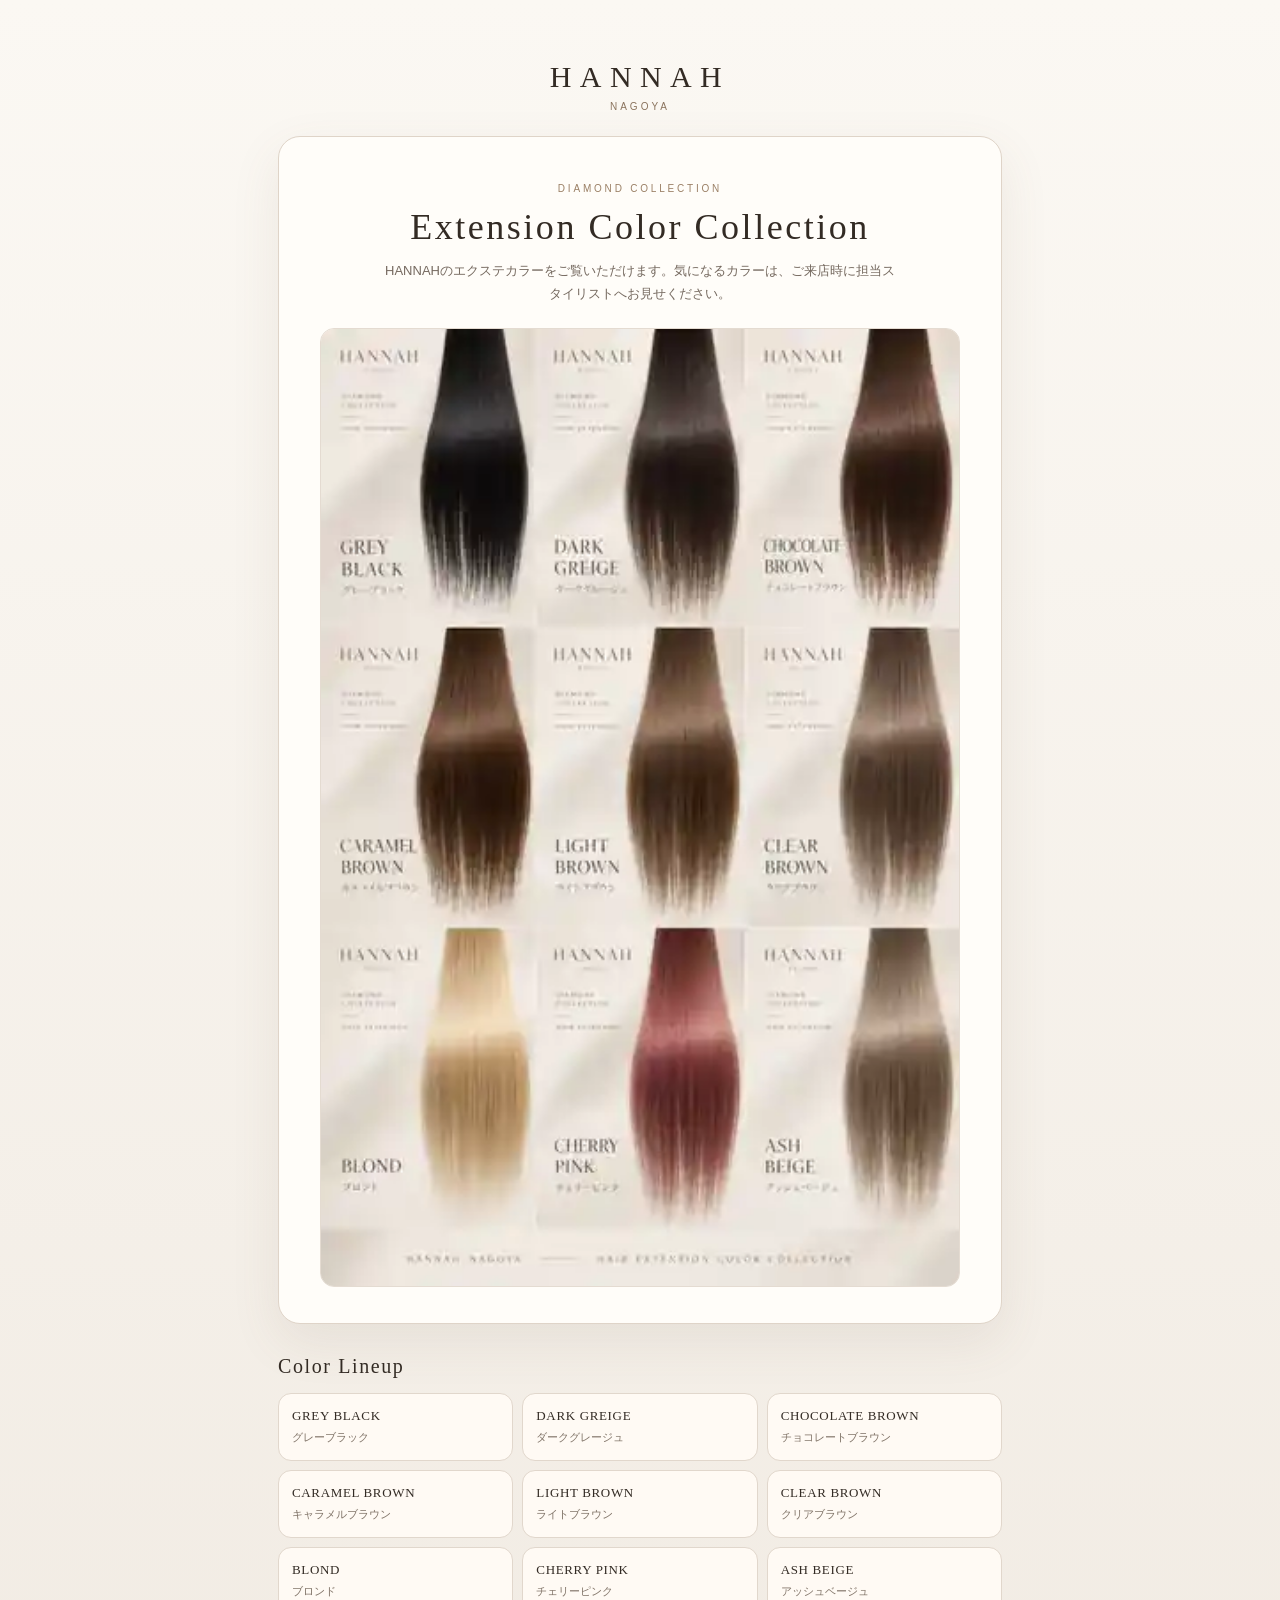
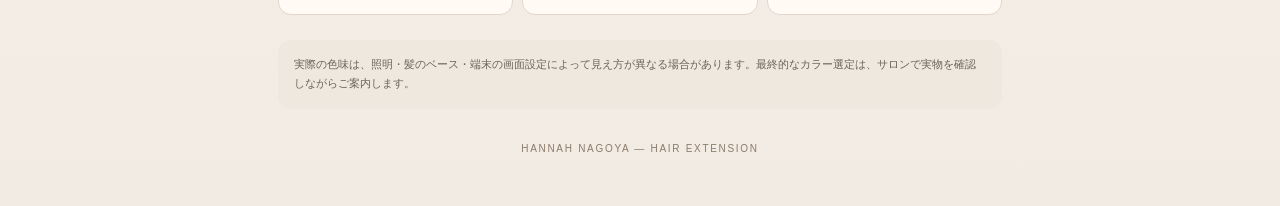
==== extension-colors/index.html @ f09c7b69 "Add public extension color collection page" ====
<!doctype html><html lang="ja"><head><meta charset="utf-8"><meta name="viewport" content="width=device-width,initial-scale=1,viewport-fit=cover"><meta name="theme-color" content="#f7f3ed"><meta name="description" content="HANNAH NAGOYA エクステカラーコレクション"><title>HANNAH | Extension Color Collection</title><style>*{box-sizing:border-box}body{margin:0;background:linear-gradient(#fbf8f3,#f1ebe3);color:#332b24;font-family:-apple-system,BlinkMacSystemFont,"Hiragino Kaku Gothic ProN","Yu Gothic",Meiryo,sans-serif}.w{max-width:760px;margin:auto;padding:28px 18px 52px}.b{text-align:center;padding:18px 0 24px}.b strong{font:500 30px/1 Georgia,serif;letter-spacing:.28em}.b p{margin:9px 0 0;font-size:10px;letter-spacing:.3em;color:#8a735d}.hero{background:#fffdf9;border:1px solid #dfd4c8;border-radius:22px;padding:28px 18px;box-shadow:0 18px 50px #6e594719}.ey{text-align:center;font-size:10px;letter-spacing:.28em;color:#9b8066}.hero h1{text-align:center;font:500 29px/1.3 Georgia,serif;letter-spacing:.07em;margin:9px 0 8px}.lead{text-align:center;color:#75695f;font-size:13px;line-height:1.8;margin:0 auto 22px;max-width:520px}.hero img{display:block;width:100%;max-width:640px;height:auto;margin:auto;border-radius:14px;border:1px solid #e4dbd1}.sec{margin-top:28px}.sec h2{font:500 20px/1.4 Georgia,serif;letter-spacing:.08em;margin:0 0 13px}.grid{list-style:none;margin:0;padding:0;display:grid;grid-template-columns:repeat(2,minmax(0,1fr));gap:9px}.grid li{background:#fffaf4;border:1px solid #e1d7cc;border-radius:13px;padding:12px 13px;min-height:68px;display:flex;flex-direction:column;justify-content:center}.grid span{font:500 13px/1.25 Georgia,serif;letter-spacing:.05em}.grid small{margin-top:5px;color:#7f7266;font-size:11px}.note{margin-top:25px;padding:15px 16px;background:#eee8df;border-radius:13px;color:#6b625a;font-size:11px;line-height:1.8}.f{text-align:center;margin-top:34px;color:#8c7b6a;font-size:10px;letter-spacing:.17em}@media(min-width:680px){.w{padding-top:44px}.hero{padding:36px}.grid{grid-template-columns:repeat(3,1fr)}.hero h1{font-size:36px}}</style></head><body><main class="w"><header class="b"><strong>HANNAH</strong><p>NAGOYA</p></header><section class="hero"><p class="ey">DIAMOND COLLECTION</p><h1>Extension Color Collection</h1><p class="lead">HANNAHのエクステカラーをご覧いただけます。気になるカラーは、ご来店時に担当スタイリストへお見せください。</p><img src="[data-uri]" alt="HANNAH エクステカラーコレクション 9色"></section><section class="sec"><h2>Color Lineup</h2><ul class="grid"><li><span>GREY BLACK</span><small>グレーブラック</small></li><li><span>DARK GREIGE</span><small>ダークグレージュ</small></li><li><span>CHOCOLATE BROWN</span><small>チョコレートブラウン</small></li><li><span>CARAMEL BROWN</span><small>キャラメルブラウン</small></li><li><span>LIGHT BROWN</span><small>ライトブラウン</small></li><li><span>CLEAR BROWN</span><small>クリアブラウン</small></li><li><span>BLOND</span><small>ブロンド</small></li><li><span>CHERRY PINK</span><small>チェリーピンク</small></li><li><span>ASH BEIGE</span><small>アッシュベージュ</small></li></ul></section><div class="note">実際の色味は、照明・髪のベース・端末の画面設定によって見え方が異なる場合があります。最終的なカラー選定は、サロンで実物を確認しながらご案内します。</div><footer class="f">HANNAH NAGOYA — HAIR EXTENSION</footer></main></body></html>
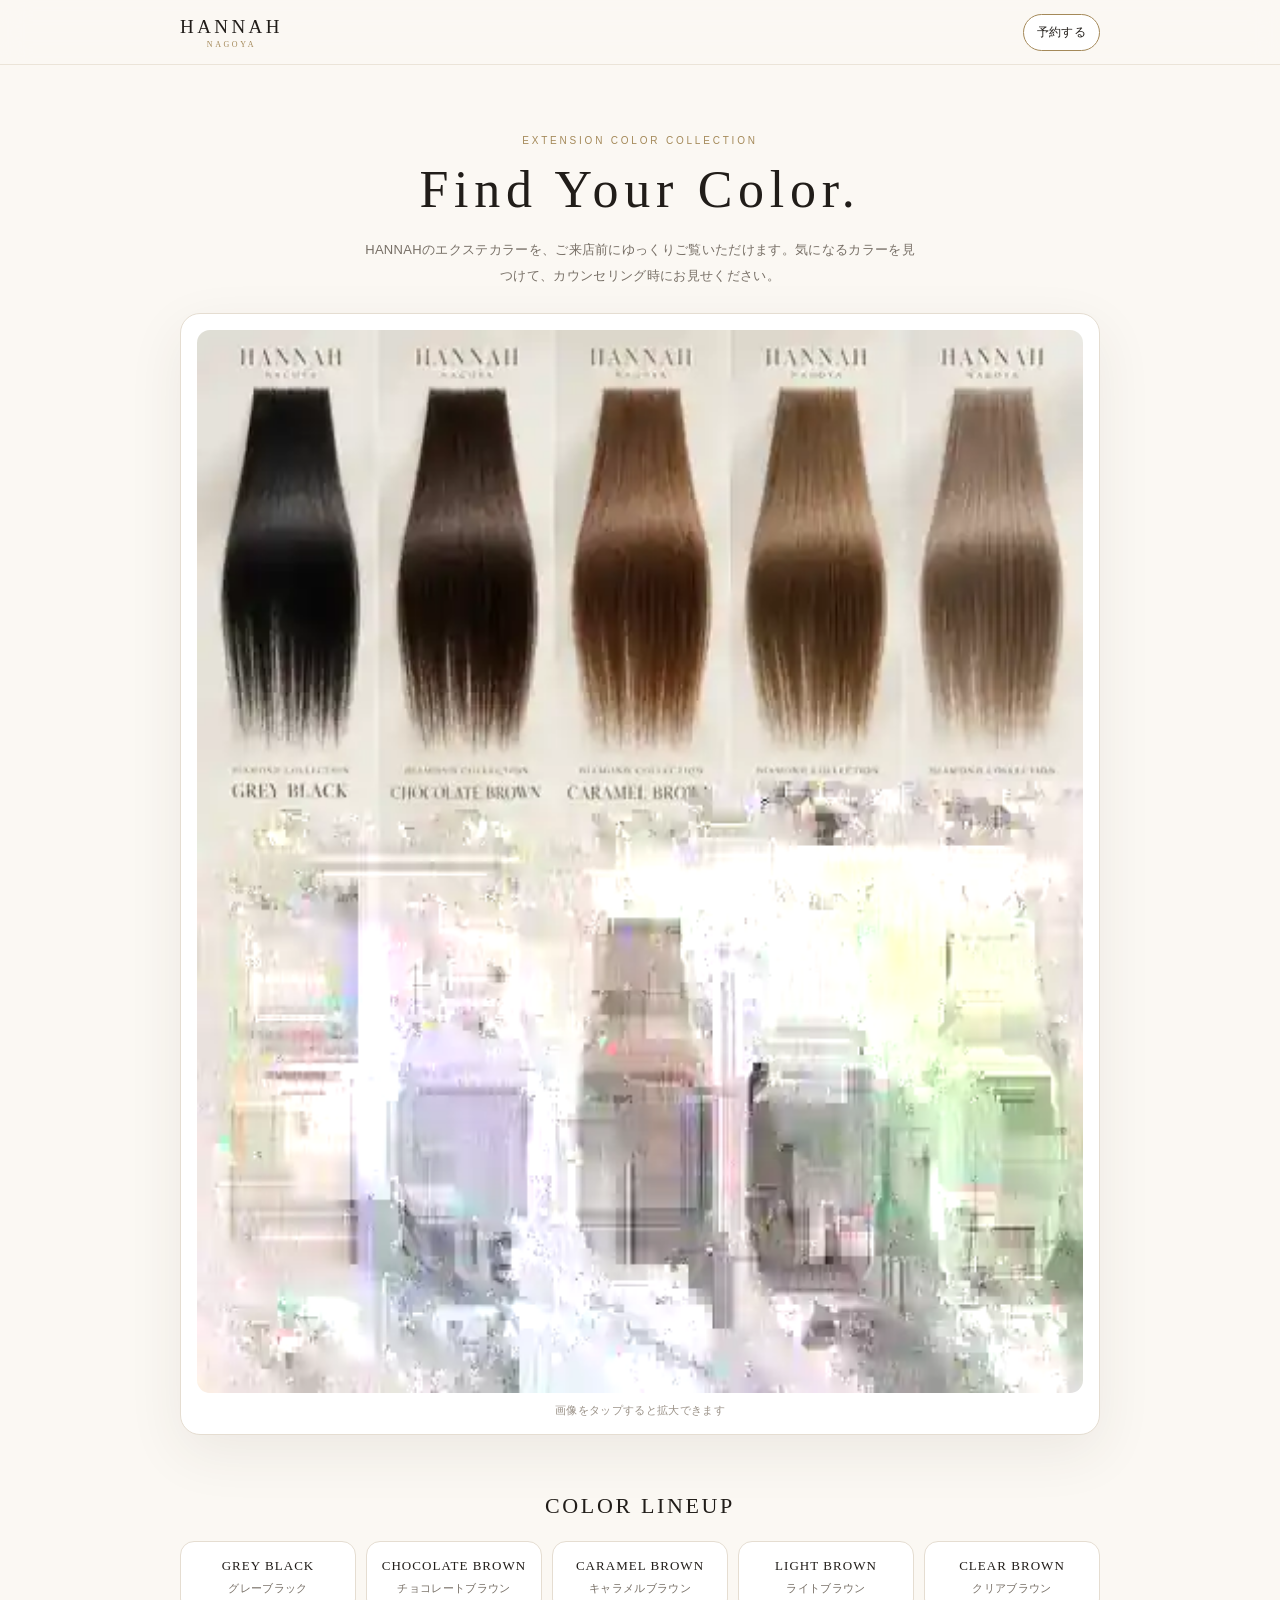
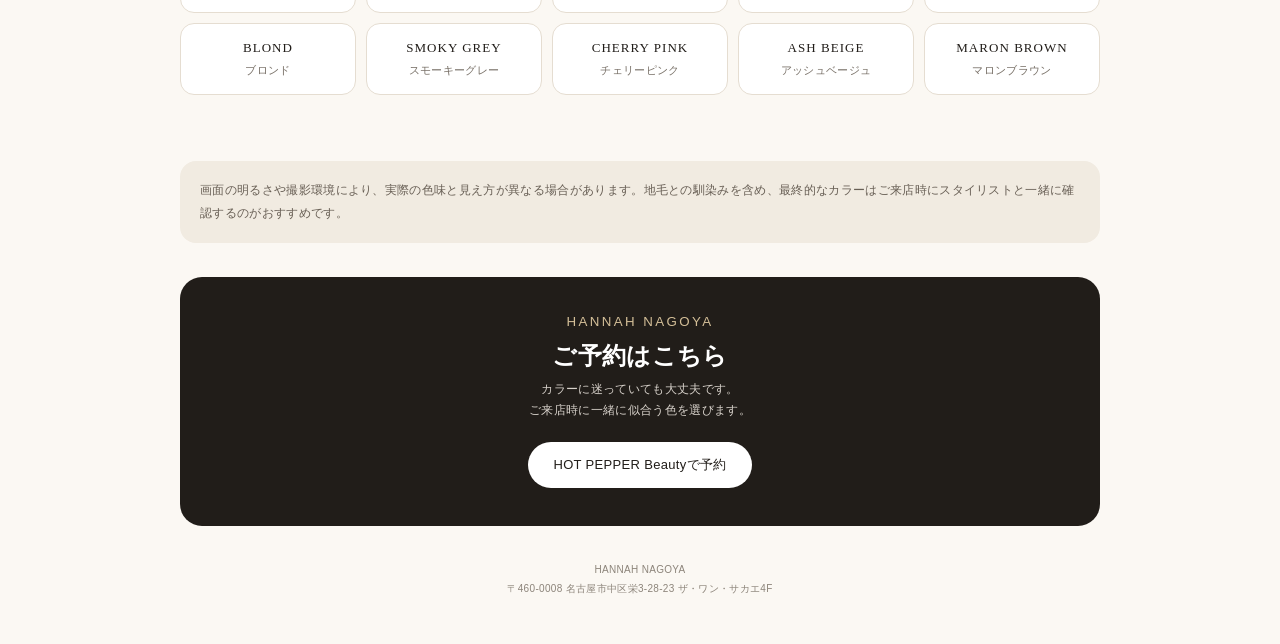
==== commit 05c3a3a8: "Update public extension color collection" ====
--- a/extension-colors/index.html
+++ b/extension-colors/index.html
@@ -1 +1,43 @@
-<!doctype html><html lang="ja"><head><meta charset="utf-8"><meta name="viewport" content="width=device-width,initial-scale=1,viewport-fit=cover"><meta name="theme-color" content="#f7f3ed"><meta name="description" content="HANNAH NAGOYA エクステカラーコレクション"><title>HANNAH | Extension Color Collection</title><style>*{box-sizing:border-box}body{margin:0;background:linear-gradient(#fbf8f3,#f1ebe3);color:#332b24;font-family:-apple-system,BlinkMacSystemFont,"Hiragino Kaku Gothic ProN","Yu Gothic",Meiryo,sans-serif}.w{max-width:760px;margin:auto;padding:28px 18px 52px}.b{text-align:center;padding:18px 0 24px}.b strong{font:500 30px/1 Georgia,serif;letter-spacing:.28em}.b p{margin:9px 0 0;font-size:10px;letter-spacing:.3em;color:#8a735d}.hero{background:#fffdf9;border:1px solid #dfd4c8;border-radius:22px;padding:28px 18px;box-shadow:0 18px 50px #6e594719}.ey{text-align:center;font-size:10px;letter-spacing:.28em;color:#9b8066}.hero h1{text-align:center;font:500 29px/1.3 Georgia,serif;letter-spacing:.07em;margin:9px 0 8px}.lead{text-align:center;color:#75695f;font-size:13px;line-height:1.8;margin:0 auto 22px;max-width:520px}.hero img{display:block;width:100%;max-width:640px;height:auto;margin:auto;border-radius:14px;border:1px solid #e4dbd1}.sec{margin-top:28px}.sec h2{font:500 20px/1.4 Georgia,serif;letter-spacing:.08em;margin:0 0 13px}.grid{list-style:none;margin:0;padding:0;display:grid;grid-template-columns:repeat(2,minmax(0,1fr));gap:9px}.grid li{background:#fffaf4;border:1px solid #e1d7cc;border-radius:13px;padding:12px 13px;min-height:68px;display:flex;flex-direction:column;justify-content:center}.grid span{font:500 13px/1.25 Georgia,serif;letter-spacing:.05em}.grid small{margin-top:5px;color:#7f7266;font-size:11px}.note{margin-top:25px;padding:15px 16px;background:#eee8df;border-radius:13px;color:#6b625a;font-size:11px;line-height:1.8}.f{text-align:center;margin-top:34px;color:#8c7b6a;font-size:10px;letter-spacing:.17em}@media(min-width:680px){.w{padding-top:44px}.hero{padding:36px}.grid{grid-template-columns:repeat(3,1fr)}.hero h1{font-size:36px}}</style></head><body><main class="w"><header class="b"><strong>HANNAH</strong><p>NAGOYA</p></header><section class="hero"><p class="ey">DIAMOND COLLECTION</p><h1>Extension Color Collection</h1><p class="lead">HANNAHのエクステカラーをご覧いただけます。気になるカラーは、ご来店時に担当スタイリストへお見せください。</p><img src="[data-uri]" alt="HANNAH エクステカラーコレクション 9色"></section><section class="sec"><h2>Color Lineup</h2><ul class="grid"><li><span>GREY BLACK</span><small>グレーブラック</small></li><li><span>DARK GREIGE</span><small>ダークグレージュ</small></li><li><span>CHOCOLATE BROWN</span><small>チョコレートブラウン</small></li><li><span>CARAMEL BROWN</span><small>キャラメルブラウン</small></li><li><span>LIGHT BROWN</span><small>ライトブラウン</small></li><li><span>CLEAR BROWN</span><small>クリアブラウン</small></li><li><span>BLOND</span><small>ブロンド</small></li><li><span>CHERRY PINK</span><small>チェリーピンク</small></li><li><span>ASH BEIGE</span><small>アッシュベージュ</small></li></ul></section><div class="note">実際の色味は、照明・髪のベース・端末の画面設定によって見え方が異なる場合があります。最終的なカラー選定は、サロンで実物を確認しながらご案内します。</div><footer class="f">HANNAH NAGOYA — HAIR EXTENSION</footer></main></body></html>+<!doctype html>
+<html lang="ja">
+<head>
+  <meta charset="utf-8">
+  <meta name="viewport" content="width=device-width,initial-scale=1,viewport-fit=cover">
+  <title>HANNAH EXTENSION COLOR COLLECTION｜名古屋・栄</title>
+  <meta name="description" content="HANNAH名古屋のエクステカラーコレクション。ご来店前のカラー選びにお使いください。">
+  <meta name="theme-color" content="#f7f3ec">
+  <link rel="canonical" href="https://saito-hannah.github.io/hannah/extension-colors/">
+  <meta property="og:title" content="HANNAH EXTENSION COLOR COLLECTION">
+  <meta property="og:description" content="エクステのカラーを来店前にチェック。最終的な色合わせは店頭でスタイリストがご案内します。">
+  <meta property="og:type" content="website">
+  <meta property="og:url" content="https://saito-hannah.github.io/hannah/extension-colors/">
+  <style>
+    :root{--ink:#211d19;--muted:#776f66;--line:#e5ddd1;--ivory:#fbf8f3;--gold:#a48959;--white:#fff}
+    *{box-sizing:border-box} html{scroll-behavior:smooth} body{margin:0;color:var(--ink);background:var(--ivory);font-family:-apple-system,BlinkMacSystemFont,"Helvetica Neue","Hiragino Kaku Gothic ProN","Yu Gothic",sans-serif;letter-spacing:.02em}
+    a{color:inherit}.wrap{width:min(920px,calc(100% - 32px));margin:auto}.top{position:sticky;top:0;z-index:20;background:rgba(251,248,243,.92);backdrop-filter:blur(14px);border-bottom:1px solid rgba(164,137,89,.18)}
+    .topin{height:64px;display:flex;align-items:center;justify-content:space-between}.brand{font-family:Georgia,"Times New Roman",serif;font-size:19px;letter-spacing:.18em}.brand small{display:block;font-family:inherit;font-size:8px;letter-spacing:.32em;text-align:center;margin-top:2px;color:var(--gold)}
+    .reserve{font-size:12px;text-decoration:none;border:1px solid var(--gold);padding:9px 13px;border-radius:999px;background:#fff}
+    .hero{padding:56px 0 24px;text-align:center}.eyebrow{font-size:10px;letter-spacing:.28em;color:var(--gold);margin-bottom:14px}.hero h1{font-family:Georgia,"Times New Roman",serif;font-weight:400;letter-spacing:.11em;font-size:clamp(28px,7vw,52px);margin:0}.hero p{font-size:13px;line-height:2;color:var(--muted);margin:18px auto 0;max-width:560px}
+    .visual{background:#fff;border:1px solid var(--line);padding:10px;box-shadow:0 18px 55px rgba(69,53,35,.08);border-radius:20px}.visual button{all:unset;display:block;cursor:zoom-in;width:100%}.visual img{display:block;width:100%;height:auto;border-radius:13px}
+    .tap{text-align:center;color:#9a9187;font-size:11px;margin-top:10px}.section{padding:44px 0}.section h2{font-family:Georgia,"Times New Roman",serif;font-weight:400;letter-spacing:.12em;font-size:22px;margin:0 0 22px;text-align:center}
+    .grid{display:grid;grid-template-columns:repeat(2,1fr);gap:10px}.chip{background:#fff;border:1px solid var(--line);border-radius:14px;padding:16px 12px;text-align:center}.chip b{display:block;font-family:Georgia,"Times New Roman",serif;font-weight:400;font-size:13px;letter-spacing:.08em}.chip span{display:block;margin-top:7px;font-size:11px;color:var(--muted)}
+    .notice{margin:8px 0 34px;padding:18px 20px;border-radius:16px;background:#f1ebe1;font-size:12px;line-height:1.9;color:#685f55}.cta{padding:35px 24px 38px;text-align:center;background:#211d19;color:#fff;border-radius:22px}.cta small{letter-spacing:.18em;color:#d4bf98}.cta h2{margin:10px 0 7px;font-size:24px}.cta p{margin:0 0 20px;color:#d7d1ca;font-size:12px;line-height:1.8}.cta a{display:inline-block;background:#fff;color:#211d19;text-decoration:none;border-radius:999px;padding:14px 25px;font-size:13px}
+    footer{text-align:center;padding:34px 12px 46px;color:#8c847a;font-size:10px;line-height:1.9}.modal{position:fixed;inset:0;z-index:50;background:rgba(21,18,15,.92);display:none;align-items:center;justify-content:center;padding:16px}.modal.open{display:flex}.modal img{max-width:min(900px,100%);max-height:92vh;border-radius:8px}.close{position:absolute;right:16px;top:16px;border:0;background:#fff;color:#222;width:40px;height:40px;border-radius:50%;font-size:24px;line-height:40px}
+    @media(min-width:680px){.grid{grid-template-columns:repeat(5,1fr)}.visual{padding:16px}.hero{padding-top:70px}.section{padding:58px 0}}
+  </style>
+</head>
+<body>
+<header class="top"><div class="wrap topin"><div class="brand">HANNAH<small>NAGOYA</small></div><a class="reserve" href="https://beauty.hotpepper.jp/CSP/bt/reserve/?storeId=H000541642&wak=BPCO100001_s_top_reserve_button" target="_blank" rel="noopener">予約する</a></div></header>
+<main class="wrap">
+  <section class="hero"><div class="eyebrow">EXTENSION COLOR COLLECTION</div><h1>Find Your Color.</h1><p>HANNAHのエクステカラーを、ご来店前にゆっくりご覧いただけます。気になるカラーを見つけて、カウンセリング時にお見せください。</p></section>
+  <section class="visual"><button id="zoom" aria-label="カラーチャートを拡大"><img src="assets/color-collection.webp" alt="HANNAH エクステカラーコレクション 10色" width="560" height="672"></button><div class="tap">画像をタップすると拡大できます</div></section>
+  <section class="section"><h2>COLOR LINEUP</h2><div class="grid">
+    <div class="chip"><b>GREY BLACK</b><span>グレーブラック</span></div><div class="chip"><b>CHOCOLATE BROWN</b><span>チョコレートブラウン</span></div><div class="chip"><b>CARAMEL BROWN</b><span>キャラメルブラウン</span></div><div class="chip"><b>LIGHT BROWN</b><span>ライトブラウン</span></div><div class="chip"><b>CLEAR BROWN</b><span>クリアブラウン</span></div><div class="chip"><b>BLOND</b><span>ブロンド</span></div><div class="chip"><b>SMOKY GREY</b><span>スモーキーグレー</span></div><div class="chip"><b>CHERRY PINK</b><span>チェリーピンク</span></div><div class="chip"><b>ASH BEIGE</b><span>アッシュベージュ</span></div><div class="chip"><b>MARON BROWN</b><span>マロンブラウン</span></div>
+  </div></section>
+  <div class="notice">画面の明るさや撮影環境により、実際の色味と見え方が異なる場合があります。地毛との馴染みを含め、最終的なカラーはご来店時にスタイリストと一緒に確認するのがおすすめです。</div>
+  <section class="cta"><small>HANNAH NAGOYA</small><h2>ご予約はこちら</h2><p>カラーに迷っていても大丈夫です。<br>ご来店時に一緒に似合う色を選びます。</p><a href="https://beauty.hotpepper.jp/CSP/bt/reserve/?storeId=H000541642&wak=BPCO100001_s_top_reserve_button" target="_blank" rel="noopener">HOT PEPPER Beautyで予約</a></section>
+</main>
+<footer>HANNAH NAGOYA<br>〒460-0008 名古屋市中区栄3-28-23 ザ・ワン・サカエ4F</footer>
+<div class="modal" id="modal" aria-hidden="true"><button class="close" id="close" aria-label="閉じる">×</button><img src="assets/color-collection.webp" alt="HANNAH エクステカラーコレクション 拡大表示"></div>
+<script>const m=document.getElementById('modal');document.getElementById('zoom').onclick=()=>{m.classList.add('open');m.setAttribute('aria-hidden','false')};document.getElementById('close').onclick=()=>{m.classList.remove('open');m.setAttribute('aria-hidden','true')};m.onclick=e=>{if(e.target===m){m.classList.remove('open');m.setAttribute('aria-hidden','true')}};document.addEventListener('keydown',e=>{if(e.key==='Escape'){m.classList.remove('open');m.setAttribute('aria-hidden','true')}})</script>
+</body></html>
